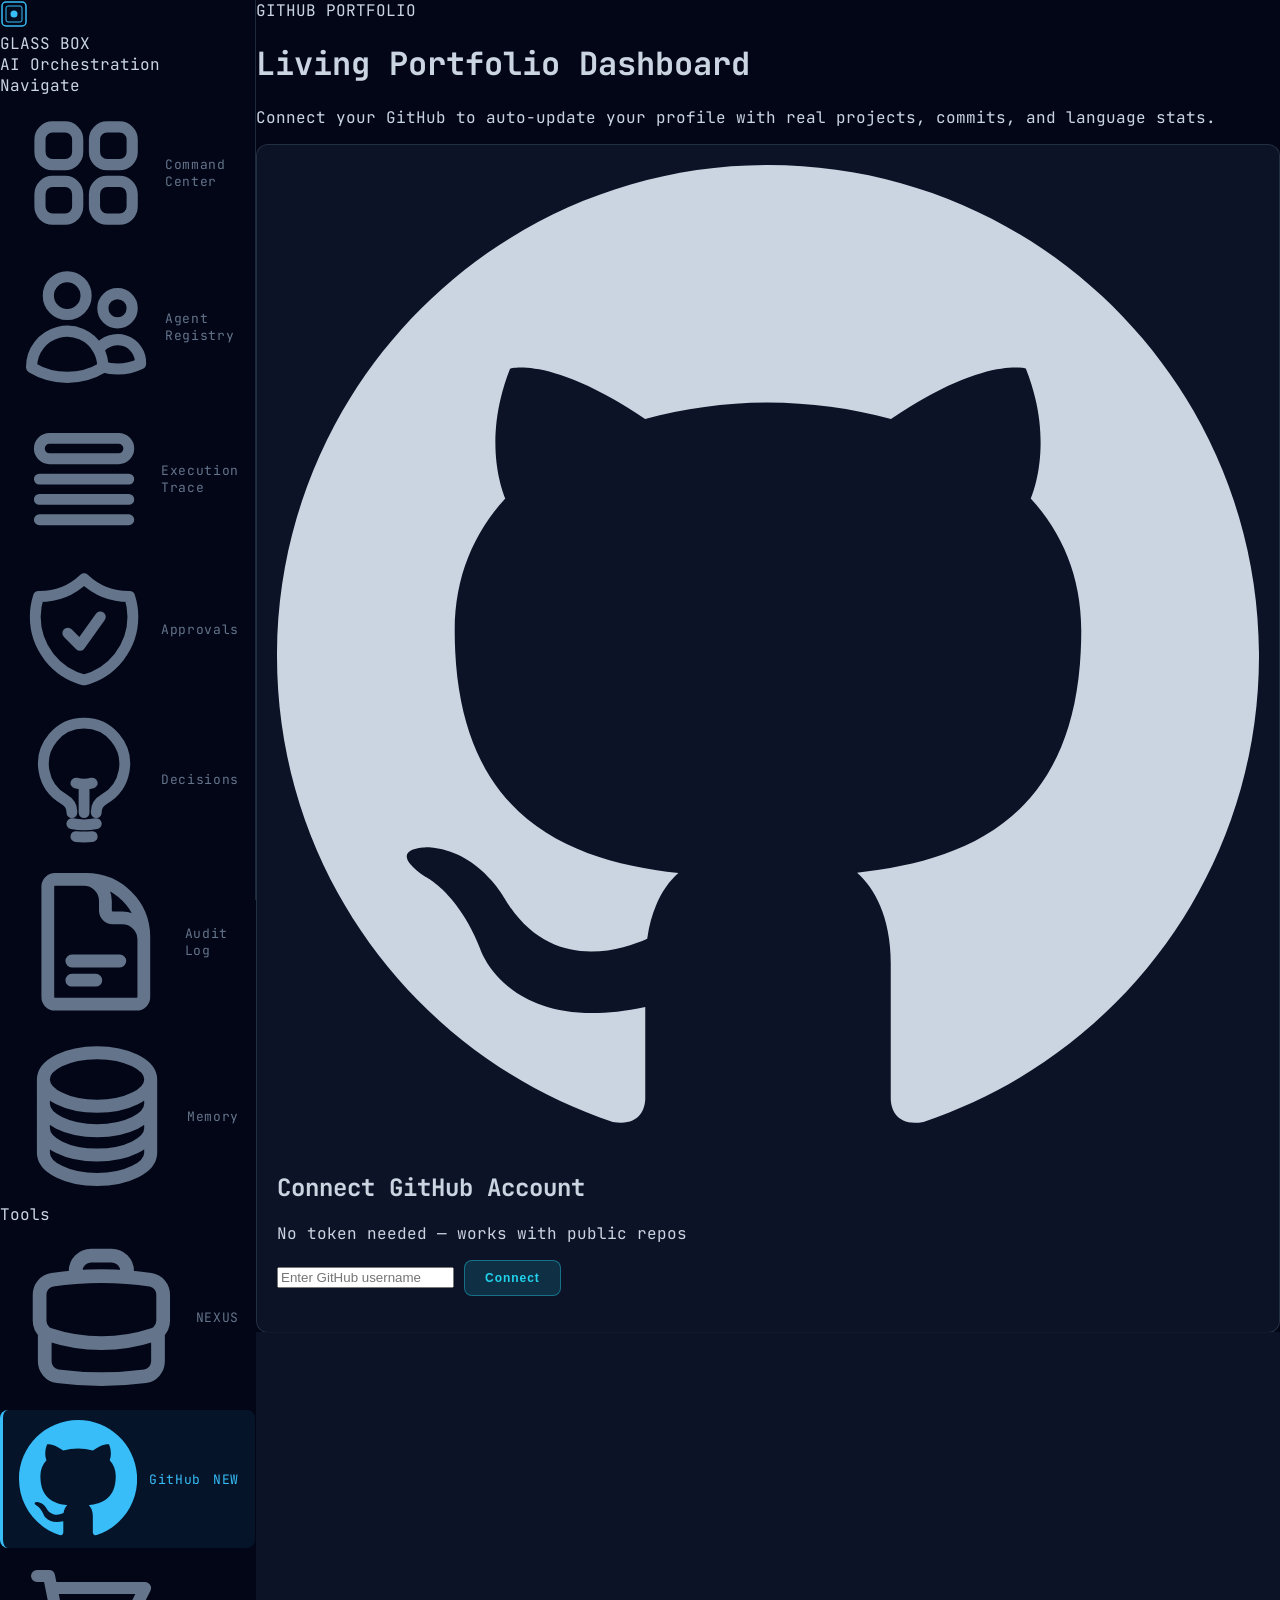
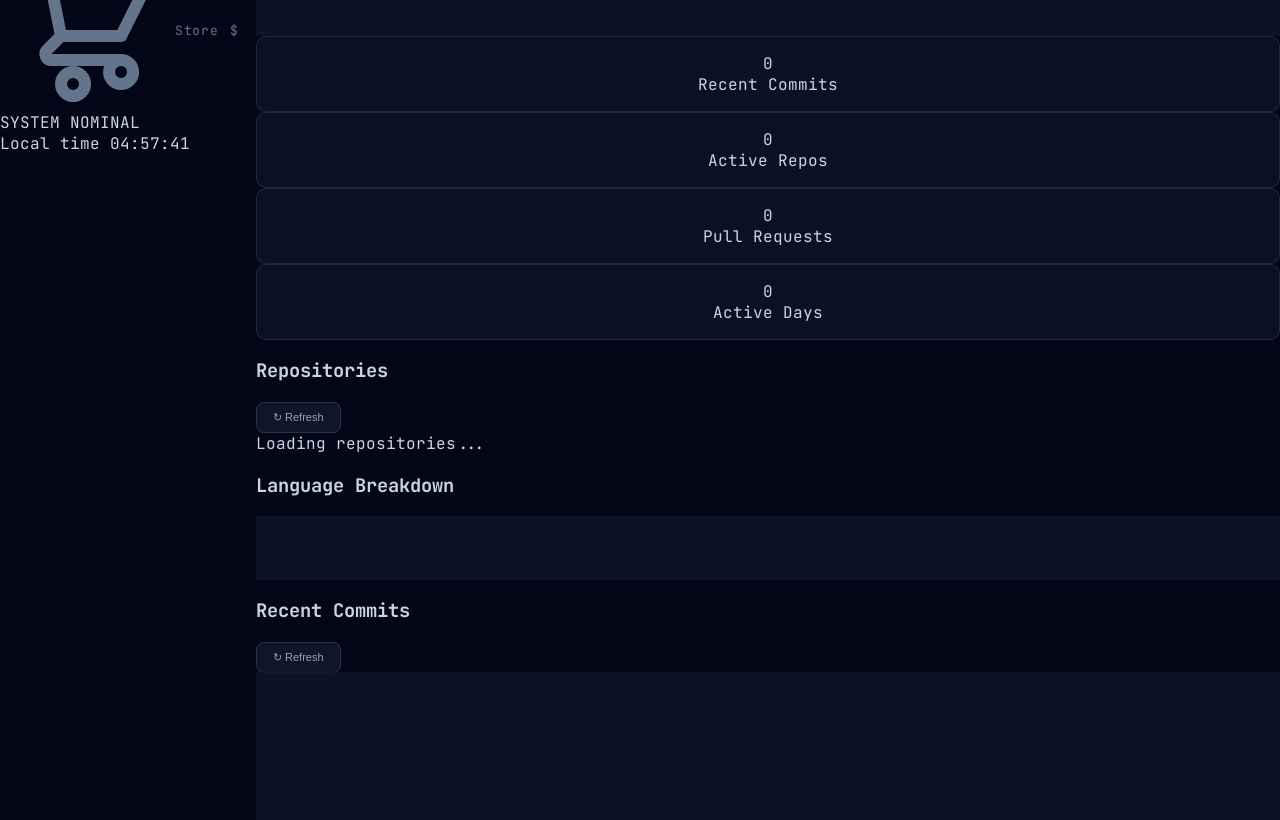
==== dashboard/github.html @ 1f146614 "feat: Full-stack AI orchestration platform with 6 agents, 10-page dashboard, and template store - Ba" ====
<!DOCTYPE html>
<html lang="en">
<head>
  <meta charset="UTF-8" />
  <meta name="viewport" content="width=device-width, initial-scale=1.0" />
  <title>Glass Box — GitHub Portfolio</title>
  <link rel="icon" type="image/svg+xml" href="assets/favicon.svg" />
  <script src="https://cdn.tailwindcss.com"></script>
  <script>
    tailwind.config = {
      theme: {
        extend: {
          fontFamily: {
            mono: ["'JetBrains Mono'", "'Fira Code'", "'SF Mono'", "'Cascadia Code'", "ui-monospace", "monospace"]
          }
        }
      }
    };
  </script>
  <link rel="stylesheet" href="css/styles.css" />
  <style>
    @import url('https://fonts.googleapis.com/css2?family=JetBrains+Mono:wght@300;400;500;600;700&display=swap');

    .gh-card {
      background: rgba(15, 23, 42, 0.85);
      border: 1px solid rgba(51, 65, 85, 0.6);
      backdrop-filter: blur(8px);
      border-radius: 12px;
      padding: 20px;
      transition: border-color 300ms ease, transform 150ms ease;
    }
    .gh-card:hover {
      border-color: #38bdf8;
      transform: translateY(-1px);
    }
    .lang-bar {
      height: 8px;
      border-radius: 4px;
      transition: width 600ms ease;
    }
    .commit-row {
      display: flex;
      align-items: center;
      gap: 12px;
      padding: 10px 14px;
      border-bottom: 1px solid rgba(30, 41, 59, 0.6);
      transition: background 150ms ease;
    }
    .commit-row:hover {
      background: rgba(56, 189, 248, 0.04);
    }
    .stat-card {
      background: rgba(15,23,42,0.7);
      border: 1px solid rgba(51,65,85,0.5);
      border-radius: 10px;
      padding: 16px;
      text-align: center;
    }
    .btn-primary {
      background: rgba(34,211,238,0.15);
      border: 1px solid rgba(34,211,238,0.4);
      color: #22d3ee;
      padding: 10px 20px;
      border-radius: 8px;
      font-size: 12px;
      font-weight: 600;
      letter-spacing: 0.08em;
      cursor: pointer;
      transition: all 200ms ease;
    }
    .btn-primary:hover { background: rgba(34,211,238,0.25); border-color: #22d3ee; }
    .btn-primary:disabled { opacity: 0.4; cursor: not-allowed; }
    .btn-secondary {
      background: rgba(100,116,139,0.15);
      border: 1px solid rgba(100,116,139,0.3);
      color: #94a3b8;
      padding: 8px 16px;
      border-radius: 8px;
      font-size: 11px;
      font-weight: 500;
      cursor: pointer;
      transition: all 200ms ease;
    }
    .btn-secondary:hover { background: rgba(100,116,139,0.25); }
    .lang-python { background: #3572A5; }
    .lang-javascript { background: #f1e05a; }
    .lang-html { background: #e34c26; }
    .lang-css { background: #563d7c; }
    .lang-typescript { background: #3178c6; }
    .lang-jupyter { background: #DA5B0B; }
    .lang-default { background: #64748b; }
    @keyframes spin { to { transform: rotate(360deg); } }
    .spinner { animation: spin 1s linear infinite; }
    @keyframes fadeIn { from { opacity: 0; transform: translateY(8px); } to { opacity: 1; transform: translateY(0); } }
    .fade-in { animation: fadeIn 0.3s ease forwards; }
  </style>
</head>
<body class="font-mono antialiased">

  <div id="sidebar-overlay" class="sidebar-overlay" onclick="toggleSidebar()"></div>

  <!-- SIDEBAR -->
  <aside id="sidebar" class="sidebar">
    <div class="px-5 py-5 border-b border-[#1e293b]">
      <div class="flex items-center gap-3">
        <svg width="28" height="28" viewBox="0 0 28 28" fill="none" xmlns="http://www.w3.org/2000/svg">
          <rect x="2" y="2" width="24" height="24" rx="4" stroke="#38bdf8" stroke-width="1.5"/>
          <rect x="6" y="6" width="16" height="16" rx="2" stroke="#38bdf8" stroke-width="1" fill="rgba(56,189,248,0.03)"/>
          <circle cx="14" cy="14" r="3.5" fill="#38bdf8"/>
        </svg>
        <div>
          <div class="text-[13px] font-bold tracking-wider text-[#f1f5f9]">GLASS BOX</div>
          <div class="text-[10px] text-[#475569] tracking-wide">AI Orchestration</div>
        </div>
        <div class="ml-auto">
          <span class="inline-block w-2 h-2 rounded-full bg-[#22d3ee] soft-blink" title="System Online"></span>
        </div>
      </div>
    </div>

    <nav class="flex-1 px-3 py-4 space-y-1 overflow-y-auto">
      <div class="px-3 pb-2 text-[9px] font-bold tracking-[0.14em] uppercase text-[#334155]">Navigate</div>

      <a href="index.html" class="nav-item"><svg class="w-4 h-4 flex-shrink-0" fill="none" viewBox="0 0 24 24" stroke="currentColor" stroke-width="2"><path stroke-linecap="round" stroke-linejoin="round" d="M3.75 6A2.25 2.25 0 016 3.75h2.25A2.25 2.25 0 0110.5 6v2.25a2.25 2.25 0 01-2.25 2.25H6a2.25 2.25 0 01-2.25-2.25V6zM3.75 15.75A2.25 2.25 0 016 13.5h2.25a2.25 2.25 0 012.25 2.25V18a2.25 2.25 0 01-2.25 2.25H6A2.25 2.25 0 013.75 18v-2.25zM13.5 6a2.25 2.25 0 012.25-2.25H18A2.25 2.25 0 0120.25 6v2.25A2.25 2.25 0 0118 10.5h-2.25a2.25 2.25 0 01-2.25-2.25V6zM13.5 15.75a2.25 2.25 0 012.25-2.25H18a2.25 2.25 0 012.25 2.25V18A2.25 2.25 0 0118 20.25h-2.25A2.25 2.25 0 0113.5 18v-2.25z"/></svg><span>Command Center</span></a>
      <a href="agents.html" class="nav-item"><svg class="w-4 h-4 flex-shrink-0" fill="none" viewBox="0 0 24 24" stroke="currentColor" stroke-width="2"><path stroke-linecap="round" stroke-linejoin="round" d="M15 19.128a9.38 9.38 0 002.625.372 9.337 9.337 0 004.121-.952 4.125 4.125 0 00-7.533-2.493M15 19.128v-.003c0-1.113-.285-2.16-.786-3.07M15 19.128v.106A12.318 12.318 0 018.624 21c-2.331 0-4.512-.645-6.374-1.766l-.001-.109a6.375 6.375 0 0111.964-3.07M12 6.375a3.375 3.375 0 11-6.75 0 3.375 3.375 0 016.75 0zm8.25 2.25a2.625 2.625 0 11-5.25 0 2.625 2.625 0 015.25 0z"/></svg><span>Agent Registry</span></a>
      <a href="trace.html" class="nav-item"><svg class="w-4 h-4 flex-shrink-0" fill="none" viewBox="0 0 24 24" stroke="currentColor" stroke-width="2"><path stroke-linecap="round" stroke-linejoin="round" d="M3.75 12h16.5m-16.5 3.75h16.5M3.75 19.5h16.5M5.625 4.5h12.75a1.875 1.875 0 010 3.75H5.625a1.875 1.875 0 010-3.75z"/></svg><span>Execution Trace</span></a>
      <a href="approvals.html" class="nav-item"><svg class="w-4 h-4 flex-shrink-0" fill="none" viewBox="0 0 24 24" stroke="currentColor" stroke-width="2"><path stroke-linecap="round" stroke-linejoin="round" d="M9 12.75L11.25 15 15 9.75m-3-7.036A11.959 11.959 0 013.598 6 11.99 11.99 0 003 9.749c0 5.592 3.824 10.29 9 11.623 5.176-1.332 9-6.03 9-11.622 0-1.31-.21-2.571-.598-3.751h-.152c-3.196 0-6.1-1.248-8.25-3.285z"/></svg><span>Approvals</span></a>
      <a href="decisions.html" class="nav-item"><svg class="w-4 h-4 flex-shrink-0" fill="none" viewBox="0 0 24 24" stroke="currentColor" stroke-width="2"><path stroke-linecap="round" stroke-linejoin="round" d="M12 18v-5.25m0 0a6.01 6.01 0 001.5-.189m-1.5.189a6.01 6.01 0 01-1.5-.189m3.75 7.478a12.06 12.06 0 01-4.5 0m3.75 2.383a14.406 14.406 0 01-3 0M14.25 18v-.192c0-.983.658-1.823 1.508-2.316a7.5 7.5 0 10-7.517 0c.85.493 1.509 1.333 1.509 2.316V18"/></svg><span>Decisions</span></a>
      <a href="audit.html" class="nav-item"><svg class="w-4 h-4 flex-shrink-0" fill="none" viewBox="0 0 24 24" stroke="currentColor" stroke-width="2"><path stroke-linecap="round" stroke-linejoin="round" d="M19.5 14.25v-2.625a3.375 3.375 0 00-3.375-3.375h-1.5A1.125 1.125 0 0113.5 7.125v-1.5a3.375 3.375 0 00-3.375-3.375H8.25m0 12.75h7.5m-7.5 3H12M10.5 2.25H5.625c-.621 0-1.125.504-1.125 1.125v17.25c0 .621.504 1.125 1.125 1.125h12.75c.621 0 1.125-.504 1.125-1.125V11.25a9 9 0 00-9-9z"/></svg><span>Audit Log</span></a>
      <a href="memory.html" class="nav-item"><svg class="w-4 h-4 flex-shrink-0" fill="none" viewBox="0 0 24 24" stroke="currentColor" stroke-width="2"><path stroke-linecap="round" stroke-linejoin="round" d="M20.25 6.375c0 2.278-3.694 4.125-8.25 4.125S3.75 8.653 3.75 6.375m16.5 0c0-2.278-3.694-4.125-8.25-4.125S3.75 4.097 3.75 6.375m16.5 0v11.25c0 2.278-3.694 4.125-8.25 4.125s-8.25-1.847-8.25-4.125V6.375m16.5 0v3.75m-16.5-3.75v3.75m16.5 0v3.75C20.25 16.153 16.556 18 12 18s-8.25-1.847-8.25-4.125v-3.75m16.5 0c0 2.278-3.694 4.125-8.25 4.125s-8.25-1.847-8.25-4.125"/></svg><span>Memory</span></a>

      <div class="px-3 pt-4 pb-2 text-[9px] font-bold tracking-[0.14em] uppercase text-[#334155]">Tools</div>

      <a href="jobs.html" class="nav-item">
        <svg class="w-4 h-4 flex-shrink-0" fill="none" viewBox="0 0 24 24" stroke="currentColor" stroke-width="2"><path stroke-linecap="round" stroke-linejoin="round" d="M20.25 14.15v4.25c0 1.094-.787 2.036-1.872 2.18-2.087.277-4.216.42-6.378.42s-4.291-.143-6.378-.42c-1.085-.144-1.872-1.086-1.872-2.18v-4.25m16.5 0a2.18 2.18 0 00.75-1.661V8.706c0-1.081-.768-2.015-1.837-2.175a48.114 48.114 0 00-3.413-.387m4.5 8.006c-.194.165-.42.295-.673.38A23.978 23.978 0 0112 15.75c-2.648 0-5.195-.429-7.577-1.22a2.016 2.016 0 01-.673-.38m0 0A2.18 2.18 0 013 12.489V8.706c0-1.081.768-2.015 1.837-2.175a48.111 48.111 0 013.413-.387m7.5 0V5.25A2.25 2.25 0 0013.5 3h-3a2.25 2.25 0 00-2.25 2.25v.894m7.5 0a48.667 48.667 0 00-7.5 0"/></svg>
        <span>NEXUS</span>
      </a>

      <!-- GitHub (active) -->
      <a href="github.html" class="nav-item active">
        <svg class="w-4 h-4 flex-shrink-0" fill="currentColor" viewBox="0 0 24 24"><path d="M12 0c-6.626 0-12 5.373-12 12 0 5.302 3.438 9.8 8.207 11.387.599.111.793-.261.793-.577v-2.234c-3.338.726-4.033-1.416-4.033-1.416-.546-1.387-1.333-1.756-1.333-1.756-1.089-.745.083-.729.083-.729 1.205.084 1.839 1.237 1.839 1.237 1.07 1.834 2.807 1.304 3.492.997.107-.775.418-1.305.762-1.604-2.665-.305-5.467-1.334-5.467-5.931 0-1.311.469-2.381 1.236-3.221-.124-.303-.535-1.524.117-3.176 0 0 1.008-.322 3.301 1.23.957-.266 1.983-.399 3.003-.404 1.02.005 2.047.138 3.006.404 2.291-1.552 3.297-1.23 3.297-1.23.653 1.653.242 2.874.118 3.176.77.84 1.235 1.911 1.235 3.221 0 4.609-2.807 5.624-5.479 5.921.43.372.823 1.102.823 2.222v3.293c0 .319.192.694.801.576 4.765-1.589 8.199-6.086 8.199-11.386 0-6.627-5.373-12-12-12z"/></svg>
        <span>GitHub</span>
        <span class="ml-auto inline-flex items-center justify-center px-1.5 py-0.5 rounded text-[8px] font-bold bg-[rgba(34,211,238,0.2)] text-[#22d3ee] border border-[rgba(34,211,238,0.3)]">NEW</span>
      </a>

      <a href="store.html" class="nav-item" data-page="store">
        <svg class="w-4 h-4 flex-shrink-0" fill="none" stroke="currentColor" viewBox="0 0 24 24"><path stroke-linecap="round" stroke-linejoin="round" stroke-width="2" d="M3 3h2l.4 2M7 13h10l4-8H5.4M7 13L5.4 5M7 13l-2.293 2.293c-.63.63-.184 1.707.707 1.707H17m0 0a2 2 0 100 4 2 2 0 000-4zm-8 2a2 2 0 100 4 2 2 0 000-4z"/></svg>
        <span>Store</span>
        <span class="ml-auto inline-flex items-center justify-center px-1.5 py-0.5 rounded text-[8px] font-bold bg-[rgba(251,191,36,0.2)] text-[#fbbf24] border border-[rgba(251,191,36,0.3)]">$</span>
      </a>
    </nav>

    <div class="px-4 py-4 border-t border-[#1e293b]">
      <div class="flex items-center gap-2 mb-3">
        <span class="inline-block w-[6px] h-[6px] rounded-full bg-[#4ade80] shadow-[0_0_6px_rgba(74,222,128,0.5)]"></span>
        <span class="text-[10px] font-bold tracking-[0.1em] text-[#4ade80]" id="status-text">SYSTEM NOMINAL</span>
      </div>
      <div class="flex items-center justify-between">
        <span class="text-[10px] text-[#475569]">Local time</span>
        <span id="sidebar-clock" class="text-[11px] text-[#94a3b8] tabular-nums">--:--:--</span>
      </div>
    </div>
  </aside>

  <!-- MAIN CONTENT -->
  <main class="main-content min-h-screen">

    <button id="mobile-menu-btn" class="mobile-menu-btn fixed top-4 left-4 z-50 p-2 rounded-lg bg-[#0f172a] border border-[#1e293b] text-[#94a3b8] lg:hidden" onclick="toggleSidebar()">
      <svg class="w-5 h-5" fill="none" viewBox="0 0 24 24" stroke="currentColor" stroke-width="2"><path stroke-linecap="round" stroke-linejoin="round" d="M3.75 6.75h16.5M3.75 12h16.5m-16.5 5.25h16.5"/></svg>
    </button>

    <div class="p-6 lg:p-8 max-w-7xl mx-auto">

      <!-- Header -->
      <div class="mb-8">
        <div class="flex items-center gap-3 mb-2">
          <div class="text-[9px] font-bold tracking-[0.14em] uppercase text-[#22d3ee] mb-1">GITHUB PORTFOLIO</div>
        </div>
        <h1 class="text-xl font-bold text-[#f1f5f9] tracking-tight">Living Portfolio Dashboard</h1>
        <p class="text-[12px] text-[#64748b] mt-1">Connect your GitHub to auto-update your profile with real projects, commits, and language stats.</p>
      </div>

      <!-- Connect Section -->
      <div id="connect-section" class="mb-8">
        <div class="gh-card max-w-xl">
          <div class="flex items-center gap-3 mb-4">
            <svg class="w-6 h-6 text-[#f1f5f9]" fill="currentColor" viewBox="0 0 24 24"><path d="M12 0c-6.626 0-12 5.373-12 12 0 5.302 3.438 9.8 8.207 11.387.599.111.793-.261.793-.577v-2.234c-3.338.726-4.033-1.416-4.033-1.416-.546-1.387-1.333-1.756-1.333-1.756-1.089-.745.083-.729.083-.729 1.205.084 1.839 1.237 1.839 1.237 1.07 1.834 2.807 1.304 3.492.997.107-.775.418-1.305.762-1.604-2.665-.305-5.467-1.334-5.467-5.931 0-1.311.469-2.381 1.236-3.221-.124-.303-.535-1.524.117-3.176 0 0 1.008-.322 3.301 1.23.957-.266 1.983-.399 3.003-.404 1.02.005 2.047.138 3.006.404 2.291-1.552 3.297-1.23 3.297-1.23.653 1.653.242 2.874.118 3.176.77.84 1.235 1.911 1.235 3.221 0 4.609-2.807 5.624-5.479 5.921.43.372.823 1.102.823 2.222v3.293c0 .319.192.694.801.576 4.765-1.589 8.199-6.086 8.199-11.386 0-6.627-5.373-12-12-12z"/></svg>
            <div>
              <h2 class="text-sm font-bold text-[#f1f5f9]">Connect GitHub Account</h2>
              <p class="text-[11px] text-[#64748b]">No token needed — works with public repos</p>
            </div>
          </div>
          <div class="flex gap-3">
            <input id="gh-username" type="text" placeholder="Enter GitHub username" 
              class="flex-1 bg-[#0f172a] border border-[#1e293b] rounded-lg px-4 py-2.5 text-[12px] text-[#f1f5f9] placeholder-[#475569] focus:outline-none focus:border-[#38bdf8]" />
            <button onclick="connectGitHub()" class="btn-primary" id="connect-btn">Connect</button>
          </div>
          <p id="connect-status" class="text-[10px] mt-2 text-[#475569] hidden"></p>
        </div>
      </div>

      <!-- GitHub Profile Card (hidden until connected) -->
      <div id="profile-section" class="hidden mb-8 fade-in">
        <div class="gh-card">
          <div class="flex items-start gap-5">
            <img id="gh-avatar" src="" alt="Avatar" class="w-16 h-16 rounded-full border-2 border-[#1e293b]" />
            <div class="flex-1">
              <div class="flex items-center gap-3">
                <h2 id="gh-name" class="text-lg font-bold text-[#f1f5f9]"></h2>
                <a id="gh-link" href="#" target="_blank" class="text-[11px] text-[#38bdf8] hover:text-[#22d3ee]">View on GitHub →</a>
              </div>
              <p id="gh-bio" class="text-[12px] text-[#94a3b8] mt-1"></p>
              <div class="flex items-center gap-6 mt-3">
                <div class="text-center"><span id="gh-repos-count" class="text-lg font-bold text-[#f1f5f9]">0</span><div class="text-[9px] text-[#64748b] uppercase tracking-wider">Repos</div></div>
                <div class="text-center"><span id="gh-followers" class="text-lg font-bold text-[#f1f5f9]">0</span><div class="text-[9px] text-[#64748b] uppercase tracking-wider">Followers</div></div>
                <div class="text-center"><span id="gh-following" class="text-lg font-bold text-[#f1f5f9]">0</span><div class="text-[9px] text-[#64748b] uppercase tracking-wider">Following</div></div>
                <div class="text-center"><span id="gh-member-since" class="text-sm font-bold text-[#f1f5f9]"></span><div class="text-[9px] text-[#64748b] uppercase tracking-wider">Member Since</div></div>
              </div>
            </div>
            <div class="flex gap-2">
              <button onclick="syncProfile()" class="btn-primary" title="Auto-update your Glass Box profile with GitHub data">⟳ Sync Profile</button>
            </div>
          </div>
        </div>
      </div>

      <!-- Stats Row -->
      <div id="stats-section" class="hidden mb-8 fade-in">
        <div class="grid grid-cols-2 md:grid-cols-4 gap-4">
          <div class="stat-card">
            <div id="stat-commits" class="text-2xl font-bold text-[#22d3ee]">0</div>
            <div class="text-[10px] text-[#64748b] uppercase tracking-wider mt-1">Recent Commits</div>
          </div>
          <div class="stat-card">
            <div id="stat-active-repos" class="text-2xl font-bold text-[#4ade80]">0</div>
            <div class="text-[10px] text-[#64748b] uppercase tracking-wider mt-1">Active Repos</div>
          </div>
          <div class="stat-card">
            <div id="stat-prs" class="text-2xl font-bold text-[#a78bfa]">0</div>
            <div class="text-[10px] text-[#64748b] uppercase tracking-wider mt-1">Pull Requests</div>
          </div>
          <div class="stat-card">
            <div id="stat-active-days" class="text-2xl font-bold text-[#fbbf24]">0</div>
            <div class="text-[10px] text-[#64748b] uppercase tracking-wider mt-1">Active Days</div>
          </div>
        </div>
      </div>

      <!-- Two-column: Repos + Languages -->
      <div id="main-content" class="hidden fade-in">
        <div class="grid grid-cols-1 lg:grid-cols-3 gap-6 mb-8">

          <!-- Repositories (2/3 width) -->
          <div class="lg:col-span-2">
            <div class="flex items-center justify-between mb-4">
              <h3 class="text-sm font-bold text-[#f1f5f9] uppercase tracking-wider">Repositories</h3>
              <button onclick="loadRepos()" class="btn-secondary text-[10px]">↻ Refresh</button>
            </div>
            <div id="repos-container" class="space-y-3">
              <div class="text-[12px] text-[#475569]">Loading repositories...</div>
            </div>
          </div>

          <!-- Languages (1/3 width) -->
          <div>
            <h3 class="text-sm font-bold text-[#f1f5f9] uppercase tracking-wider mb-4">Language Breakdown</h3>
            <div class="gh-card">
              <!-- Language bar -->
              <div id="lang-bar-container" class="flex rounded-full overflow-hidden h-3 mb-4 bg-[#1e293b]"></div>
              <div id="lang-list" class="space-y-2">
                <div class="text-[12px] text-[#475569]">Loading...</div>
              </div>
            </div>
          </div>
        </div>

        <!-- Recent Commits -->
        <div class="mb-8">
          <div class="flex items-center justify-between mb-4">
            <h3 class="text-sm font-bold text-[#f1f5f9] uppercase tracking-wider">Recent Commits</h3>
            <button onclick="loadCommits()" class="btn-secondary text-[10px]">↻ Refresh</button>
          </div>
          <div class="gh-card p-0 overflow-hidden">
            <div id="commits-container">
              <div class="p-4 text-[12px] text-[#475569]">Loading commits...</div>
            </div>
          </div>
        </div>
      </div>

      <!-- Sync Status -->
      <div id="sync-status" class="hidden mb-6">
        <div class="gh-card border-[rgba(74,222,128,0.3)]">
          <div class="flex items-center gap-3">
            <span class="text-[#4ade80] text-lg">✓</span>
            <div>
              <div class="text-[12px] font-bold text-[#4ade80]">Profile Synced</div>
              <div id="sync-details" class="text-[11px] text-[#64748b]"></div>
            </div>
          </div>
        </div>
      </div>
    </div>
  </main>

  <script>
  (function() {
    const API = 'http://localhost:8000';

    // ── Sidebar ────────────────────────────────────────────
    window.toggleSidebar = function() {
      document.getElementById('sidebar').classList.toggle('open');
      document.getElementById('sidebar-overlay').classList.toggle('active');
    };

    // Clock
    setInterval(() => {
      const now = new Date();
      const el = document.getElementById('sidebar-clock');
      if (el) el.textContent = now.toLocaleTimeString('en-US', { hour12: false });
    }, 1000);

    // ── Language colors ────────────────────────────────────
    const LANG_COLORS = {
      'Python': '#3572A5', 'JavaScript': '#f1e05a', 'TypeScript': '#3178c6',
      'HTML': '#e34c26', 'CSS': '#563d7c', 'Jupyter Notebook': '#DA5B0B',
      'Shell': '#89e051', 'Java': '#b07219', 'C++': '#f34b7d', 'C': '#555555',
      'Go': '#00ADD8', 'Rust': '#dea584', 'Ruby': '#701516', 'PHP': '#4F5D95',
      'Swift': '#F05138', 'Kotlin': '#A97BFF', 'Dart': '#00B4AB',
    };
    function langColor(lang) { return LANG_COLORS[lang] || '#64748b'; }

    // ── Check if already connected ─────────────────────────
    async function checkConnection() {
      try {
        const resp = await fetch(`${API}/api/github/profile`);
        const data = await resp.json();
        if (data.success) {
          showProfile(data.profile);
          loadAll();
        }
      } catch(e) {}
    }
    checkConnection();

    // ── Connect ────────────────────────────────────────────
    window.connectGitHub = async function() {
      const input = document.getElementById('gh-username');
      const btn = document.getElementById('connect-btn');
      const status = document.getElementById('connect-status');
      const username = input.value.trim();
      if (!username) { input.focus(); return; }

      btn.disabled = true;
      btn.textContent = 'Connecting...';
      status.classList.remove('hidden');
      status.textContent = 'Connecting to GitHub...';
      status.className = 'text-[10px] mt-2 text-[#94a3b8]';

      try {
        const resp = await fetch(`${API}/api/github/connect`, {
          method: 'POST',
          headers: { 'Content-Type': 'application/json' },
          body: JSON.stringify({ username }),
        });
        const data = await resp.json();
        if (data.success) {
          status.textContent = `✓ Connected as ${data.profile.username}`;
          status.className = 'text-[10px] mt-2 text-[#4ade80]';
          showProfile(data.profile);
          loadAll();
        } else {
          status.textContent = `✗ ${data.error}`;
          status.className = 'text-[10px] mt-2 text-[#f87171]';
        }
      } catch(e) {
        status.textContent = `✗ Connection failed: ${e.message}`;
        status.className = 'text-[10px] mt-2 text-[#f87171]';
      }
      btn.disabled = false;
      btn.textContent = 'Connect';
    };

    // ── Show Profile ───────────────────────────────────────
    function showProfile(p) {
      document.getElementById('gh-avatar').src = p.avatar;
      document.getElementById('gh-name').textContent = p.name || p.username;
      document.getElementById('gh-bio').textContent = p.bio || '';
      document.getElementById('gh-link').href = p.url;
      document.getElementById('gh-repos-count').textContent = p.public_repos;
      document.getElementById('gh-followers').textContent = p.followers;
      document.getElementById('gh-following').textContent = p.following;
      document.getElementById('gh-member-since').textContent = p.created_at;
      document.getElementById('gh-username').value = p.username;

      document.getElementById('profile-section').classList.remove('hidden');
      document.getElementById('stats-section').classList.remove('hidden');
      document.getElementById('main-content').classList.remove('hidden');
    }

    // ── Load All Data ──────────────────────────────────────
    function loadAll() {
      loadRepos();
      loadLanguages();
      loadCommits();
      loadActivity();
    }

    // ── Repos ──────────────────────────────────────────────
    window.loadRepos = async function() {
      const container = document.getElementById('repos-container');
      container.innerHTML = '<div class="text-[12px] text-[#475569]">Loading...</div>';
      try {
        const resp = await fetch(`${API}/api/github/repos`);
        const data = await resp.json();
        if (!data.success || !data.repos.length) {
          container.innerHTML = '<div class="text-[12px] text-[#475569]">No repositories found.</div>';
          return;
        }
        container.innerHTML = data.repos.map(r => `
          <div class="gh-card" style="padding: 16px;">
            <div class="flex items-start justify-between">
              <div class="flex-1 min-w-0">
                <div class="flex items-center gap-2">
                  <a href="${r.url}" target="_blank" class="text-[13px] font-bold text-[#38bdf8] hover:text-[#22d3ee] truncate">${r.name}</a>
                  ${r.is_fork ? '<span class="text-[9px] px-1.5 py-0.5 rounded bg-[rgba(100,116,139,0.2)] text-[#94a3b8] border border-[rgba(100,116,139,0.3)]">FORK</span>' : ''}
                </div>
                <p class="text-[11px] text-[#94a3b8] mt-1 line-clamp-2">${r.description || 'No description'}</p>
                <div class="flex items-center gap-4 mt-2">
                  ${r.language ? `<span class="flex items-center gap-1.5 text-[10px] text-[#94a3b8]"><span class="inline-block w-2.5 h-2.5 rounded-full" style="background:${langColor(r.language)}"></span>${r.language}</span>` : ''}
                  ${r.stars > 0 ? `<span class="text-[10px] text-[#94a3b8]">⭐ ${r.stars}</span>` : ''}
                  ${r.forks > 0 ? `<span class="text-[10px] text-[#94a3b8]">🔀 ${r.forks}</span>` : ''}
                  <span class="text-[10px] text-[#475569]">Updated ${r.updated}</span>
                </div>
                ${r.topics && r.topics.length > 0 ? `<div class="flex flex-wrap gap-1 mt-2">${r.topics.map(t => `<span class="inline-block px-2 py-0.5 rounded-full text-[9px] bg-[rgba(56,189,248,0.1)] text-[#38bdf8] border border-[rgba(56,189,248,0.2)]">${t}</span>`).join('')}</div>` : ''}
              </div>
            </div>
          </div>
        `).join('');
      } catch(e) {
        container.innerHTML = `<div class="text-[12px] text-[#f87171]">Error: ${e.message}</div>`;
      }
    };

    // ── Languages ──────────────────────────────────────────
    async function loadLanguages() {
      const bar = document.getElementById('lang-bar-container');
      const list = document.getElementById('lang-list');
      try {
        const resp = await fetch(`${API}/api/github/languages`);
        const data = await resp.json();
        if (!data.success) { list.innerHTML = '<div class="text-[11px] text-[#475569]">Not available</div>'; return; }

        // Bar
        bar.innerHTML = data.languages.map(l =>
          `<div style="width:${l.percentage}%; background:${langColor(l.language)}" title="${l.language}: ${l.percentage}%"></div>`
        ).join('');

        // List
        list.innerHTML = data.languages.map(l => `
          <div class="flex items-center justify-between">
            <div class="flex items-center gap-2">
              <span class="inline-block w-2.5 h-2.5 rounded-full" style="background:${langColor(l.language)}"></span>
              <span class="text-[11px] text-[#e2e8f0]">${l.language}</span>
            </div>
            <span class="text-[10px] text-[#64748b]">${l.percentage}% · ${l.repos} repo${l.repos>1?'s':''}</span>
          </div>
        `).join('');
      } catch(e) {
        list.innerHTML = `<div class="text-[11px] text-[#f87171]">${e.message}</div>`;
      }
    }

    // ── Commits ────────────────────────────────────────────
    window.loadCommits = async function() {
      const container = document.getElementById('commits-container');
      container.innerHTML = '<div class="p-4 text-[12px] text-[#475569]">Loading...</div>';
      try {
        const resp = await fetch(`${API}/api/github/commits`);
        const data = await resp.json();
        if (!data.success || !data.commits.length) {
          container.innerHTML = '<div class="p-4 text-[12px] text-[#475569]">No recent commits.</div>';
          return;
        }
        container.innerHTML = data.commits.map(c => `
          <div class="commit-row">
            <code class="text-[10px] text-[#818cf8] bg-[rgba(129,140,248,0.1)] px-1.5 py-0.5 rounded font-mono">${c.sha}</code>
            <a href="${c.url}" target="_blank" class="flex-1 text-[11px] text-[#e2e8f0] hover:text-[#38bdf8] truncate">${c.message}</a>
            <span class="text-[10px] text-[#38bdf8] whitespace-nowrap">${c.repo}</span>
            <span class="text-[10px] text-[#475569] whitespace-nowrap">${c.date}</span>
          </div>
        `).join('');
      } catch(e) {
        container.innerHTML = `<div class="p-4 text-[12px] text-[#f87171]">${e.message}</div>`;
      }
    };

    // ── Activity Stats ─────────────────────────────────────
    async function loadActivity() {
      try {
        const resp = await fetch(`${API}/api/github/activity`);
        const data = await resp.json();
        if (data.success) {
          const s = data.summary;
          document.getElementById('stat-commits').textContent = s.commits;
          document.getElementById('stat-active-repos').textContent = s.repos_active.length;
          document.getElementById('stat-prs').textContent = s.pull_requests;
          document.getElementById('stat-active-days').textContent = s.active_days;
        }
      } catch(e) {}
    }

    // ── Sync Profile ───────────────────────────────────────
    window.syncProfile = async function() {
      const syncDiv = document.getElementById('sync-status');
      syncDiv.classList.remove('hidden');
      document.getElementById('sync-details').textContent = 'Syncing GitHub data to your profile...';
      syncDiv.querySelector('.gh-card').style.borderColor = 'rgba(34,211,238,0.3)';
      syncDiv.querySelector('span:first-child').textContent = '⟳';
      syncDiv.querySelector('span:first-child').className = 'text-[#22d3ee] text-lg spinner';

      try {
        const resp = await fetch(`${API}/api/github/sync-profile`, { method: 'POST' });
        const data = await resp.json();
        if (data.success) {
          syncDiv.querySelector('.gh-card').style.borderColor = 'rgba(74,222,128,0.3)';
          syncDiv.querySelector('span:first-child').textContent = '✓';
          syncDiv.querySelector('span:first-child').className = 'text-[#4ade80] text-lg';
          syncDiv.querySelector('.text-\\[12px\\]').className = 'text-[12px] font-bold text-[#4ade80]';
          syncDiv.querySelector('.text-\\[12px\\]').textContent = 'Profile Synced!';
          document.getElementById('sync-details').textContent = `Updated: ${data.synced_fields.join(', ')}`;
        } else {
          document.getElementById('sync-details').textContent = `Error: ${data.error}`;
        }
      } catch(e) {
        document.getElementById('sync-details').textContent = `Error: ${e.message}`;
      }
    };

    // Enter key to connect
    document.getElementById('gh-username').addEventListener('keydown', (e) => {
      if (e.key === 'Enter') connectGitHub();
    });

  })();
  </script>
</body>
</html>
---- dashboard/css/styles.css ----
/* ============================================================
   Glass-Box AI Orchestration Dashboard — Custom Styles
   Design tokens, glass effects, animations, layout
   ============================================================ */

/* --- DESIGN TOKENS --- */
:root {
  --bg-base:       #020617;
  --bg-surface:    #0f172a;
  --bg-elevated:   #1e293b;
  --bg-glass:      rgba(15, 23, 42, 0.85);

  --border-subtle: #1e293b;
  --border-default:#334155;
  --border-strong: #475569;
  --border-glass:  rgba(51, 65, 85, 0.6);

  --text-primary:  #f1f5f9;
  --text-secondary:#cbd5e1;
  --text-tertiary: #94a3b8;
  --text-muted:    #64748b;
  --text-faint:    #475569;

  --accent-cyan:   #22d3ee;
  --accent-sky:    #38bdf8;
  --accent-green:  #4ade80;
  --accent-emerald:#34d399;
  --accent-amber:  #fbbf24;
  --accent-red:    #f87171;
  --accent-indigo: #818cf8;
  --accent-fuchsia:#e879f9;

  --agent-atlas:   #818cf8;
  --agent-scout:   #38bdf8;
  --agent-cipher:  #4ade80;
  --agent-scribe:  #fbbf24;
  --agent-sentinel:#f87171;
  --agent-nicholas:#e879f9;

  --sidebar-width: 256px;
  --font-mono: 'JetBrains Mono', 'Fira Code', 'SF Mono', 'Cascadia Code', ui-monospace, monospace;
}

/* --- BASE --- */
* { box-sizing: border-box; }

body {
  background: var(--bg-base);
  color: var(--text-secondary);
  font-family: var(--font-mono);
  margin: 0;
  padding: 0;
  -webkit-font-smoothing: antialiased;
  -moz-osx-font-smoothing: grayscale;
}

/* --- SCROLLBAR --- */
::-webkit-scrollbar { width: 6px; height: 6px; }
::-webkit-scrollbar-track { background: var(--bg-surface); }
::-webkit-scrollbar-thumb { background: var(--border-default); border-radius: 3px; }
::-webkit-scrollbar-thumb:hover { background: var(--border-strong); }

/* --- GLASS CARD --- */
.glass-card {
  background: var(--bg-glass);
  border: 1px solid var(--border-glass);
  backdrop-filter: blur(8px);
  -webkit-backdrop-filter: blur(8px);
  transition: border-color 300ms ease;
}
.glass-card:hover {
  border-color: var(--border-default);
}

/* --- SIDEBAR --- */
.sidebar {
  width: var(--sidebar-width);
  background: var(--bg-base);
  border-right: 1px solid var(--border-subtle);
  display: flex;
  flex-direction: column;
  position: fixed;
  top: 0;
  left: 0;
  height: 100vh;
  z-index: 40;
  transition: transform 300ms ease;
}

.nav-item {
  display: flex;
  align-items: center;
  gap: 12px;
  padding: 10px 16px;
  border-radius: 8px;
  color: var(--text-muted);
  transition: all 150ms ease;
  text-decoration: none;
  font-size: 13px;
  letter-spacing: 0.05em;
  border-left: 3px solid transparent;
}
.nav-item:hover {
  background: var(--bg-elevated);
  color: var(--text-secondary);
}
.nav-item.active {
  background: rgba(56, 189, 248, 0.08);
  color: var(--accent-sky);
  border-left-color: var(--accent-sky);
}

/* --- RISK BADGES --- */
.risk-low {
  background: #052e16;
  color: #4ade80;
  border: 1px solid #166534;
}
.risk-medium {
  background: #1c1203;
  color: #fbbf24;
  border: 1px solid #92400e;
}
.risk-high {
  background: #1c0505;
  color: #f87171;
  border: 1px solid #991b1b;
}
.risk-critical {
  background: #2d0014;
  color: #f9a8d4;
  border: 1px solid #9f1239;
}

/* --- STATUS BADGES --- */
.status-active {
  background: rgba(56, 189, 248, 0.15);
  color: #38bdf8;
  border: 1px solid rgba(56, 189, 248, 0.3);
}
.status-idle {
  background: rgba(74, 222, 128, 0.12);
  color: #4ade80;
  border: 1px solid rgba(74, 222, 128, 0.25);
}
.status-error {
  background: rgba(248, 113, 113, 0.15);
  color: #f87171;
  border: 1px solid rgba(248, 113, 113, 0.3);
}
.status-completed {
  background: rgba(74, 222, 128, 0.12);
  color: #4ade80;
  border: 1px solid rgba(74, 222, 128, 0.25);
}
.status-in_progress {
  background: rgba(56, 189, 248, 0.15);
  color: #38bdf8;
  border: 1px solid rgba(56, 189, 248, 0.3);
}
.status-pending_approval {
  background: rgba(251, 191, 36, 0.15);
  color: #fbbf24;
  border: 1px solid rgba(251, 191, 36, 0.3);
}
.status-pending {
  background: rgba(251, 191, 36, 0.15);
  color: #fbbf24;
  border: 1px solid rgba(251, 191, 36, 0.3);
}
.status-approved {
  background: rgba(74, 222, 128, 0.12);
  color: #4ade80;
  border: 1px solid rgba(74, 222, 128, 0.25);
}
.status-rejected {
  background: rgba(248, 113, 113, 0.15);
  color: #f87171;
  border: 1px solid rgba(248, 113, 113, 0.3);
}

/* --- CONFIDENCE BAR --- */
.conf-bar-track {
  height: 4px;
  border-radius: 2px;
  background: var(--bg-elevated);
  overflow: hidden;
}
.conf-bar-fill {
  height: 100%;
  border-radius: 2px;
  transition: width 0.6s ease;
}

/* --- MEMORY BAR --- */
.memory-bar-track {
  height: 8px;
  border-radius: 4px;
  background: var(--bg-elevated);
  overflow: hidden;
}
.memory-bar-fill {
  height: 100%;
  border-radius: 4px;
  transition: width 0.6s ease;
}

/* --- AUDIT TABLE --- */
.audit-table {
  width: 100%;
  border-collapse: collapse;
}
.audit-table th {
  text-align: left;
  padding: 10px 12px;
  font-size: 10px;
  text-transform: uppercase;
  letter-spacing: 0.1em;
  color: var(--text-muted);
  border-bottom: 1px solid var(--border-subtle);
  background: var(--bg-surface);
  position: sticky;
  top: 0;
  z-index: 1;
}
.audit-table td {
  padding: 10px 12px;
  font-size: 12px;
  border-bottom: 1px solid rgba(30, 41, 59, 0.5);
  color: var(--text-secondary);
}
.audit-table tr:hover td {
  background: rgba(30, 41, 59, 0.3);
}

/* --- TIMELINE (trace page) --- */
.trace-rail {
  position: absolute;
  left: 15px;
  top: 0;
  bottom: 0;
  width: 2px;
  background: var(--border-subtle);
}

/* --- TOPOLOGY --- */
.topology-node { cursor: pointer; }
.topology-node:hover circle { stroke-width: 3; }

/* --- ANIMATIONS --- */
@keyframes ring-pulse {
  0%, 100% { opacity: 0.6; transform: scale(1); }
  50% { opacity: 0; transform: scale(2); }
}
.ring-pulse {
  animation: ring-pulse 2s ease-in-out infinite;
}

@keyframes soft-blink {
  0%, 100% { opacity: 1; }
  50% { opacity: 0.55; }
}
.soft-blink {
  animation: soft-blink 3s ease-in-out infinite;
}

@keyframes fade-in-up {
  from { opacity: 0; transform: translateY(8px); }
  to   { opacity: 1; transform: translateY(0); }
}
.fade-in-up {
  animation: fade-in-up 0.35s ease forwards;
}

@keyframes slide-in-left {
  from { opacity: 0; transform: translateX(-16px); }
  to   { opacity: 1; transform: translateX(0); }
}
.slide-in-left {
  animation: slide-in-left 0.3s ease forwards;
}

@keyframes glow-pulse {
  0%, 100% { box-shadow: 0 0 8px rgba(34, 211, 238, 0.15); }
  50%      { box-shadow: 0 0 24px rgba(34, 211, 238, 0.35); }
}
.glow-pulse {
  animation: glow-pulse 2.5s ease-in-out infinite;
}

/* Staggered fade-in for children */
.stagger-children > * {
  opacity: 0;
  animation: fade-in-up 0.35s ease forwards;
}
.stagger-children > *:nth-child(1)  { animation-delay: 0.00s; }
.stagger-children > *:nth-child(2)  { animation-delay: 0.05s; }
.stagger-children > *:nth-child(3)  { animation-delay: 0.10s; }
.stagger-children > *:nth-child(4)  { animation-delay: 0.15s; }
.stagger-children > *:nth-child(5)  { animation-delay: 0.20s; }
.stagger-children > *:nth-child(6)  { animation-delay: 0.25s; }
.stagger-children > *:nth-child(7)  { animation-delay: 0.30s; }
.stagger-children > *:nth-child(8)  { animation-delay: 0.35s; }
.stagger-children > *:nth-child(9)  { animation-delay: 0.40s; }
.stagger-children > *:nth-child(10) { animation-delay: 0.45s; }
.stagger-children > *:nth-child(11) { animation-delay: 0.50s; }
.stagger-children > *:nth-child(12) { animation-delay: 0.55s; }

/* --- FEED ITEM ENTER --- */
.feed-enter {
  opacity: 0;
  transform: translateY(-8px);
  transition: opacity 300ms ease, transform 300ms ease;
}
.feed-enter-active {
  opacity: 1;
  transform: translateY(0);
}

/* --- BUTTONS --- */
.btn-approve {
  background: rgba(5, 46, 22, 0.5);
  border: 1px solid #166534;
  color: #4ade80;
  padding: 8px 20px;
  border-radius: 8px;
  font-family: var(--font-mono);
  font-size: 12px;
  font-weight: 600;
  letter-spacing: 0.05em;
  cursor: pointer;
  transition: all 150ms ease;
}
.btn-approve:hover {
  background: rgba(5, 46, 22, 0.8);
  box-shadow: 0 0 16px rgba(74, 222, 128, 0.2);
}
.btn-reject {
  background: rgba(28, 5, 5, 0.5);
  border: 1px solid #991b1b;
  color: #f87171;
  padding: 8px 20px;
  border-radius: 8px;
  font-family: var(--font-mono);
  font-size: 12px;
  font-weight: 600;
  letter-spacing: 0.05em;
  cursor: pointer;
  transition: all 150ms ease;
}
.btn-reject:hover {
  background: rgba(28, 5, 5, 0.8);
  box-shadow: 0 0 16px rgba(248, 113, 113, 0.2);
}

.btn-filter {
  background: transparent;
  border: 1px solid var(--border-default);
  color: var(--text-muted);
  padding: 6px 14px;
  border-radius: 6px;
  font-family: var(--font-mono);
  font-size: 11px;
  cursor: pointer;
  transition: all 150ms ease;
}
.btn-filter:hover {
  border-color: var(--border-strong);
  color: var(--text-secondary);
}
.btn-filter.active {
  background: rgba(56, 189, 248, 0.1);
  border-color: var(--accent-sky);
  color: var(--accent-sky);
}

.btn-export {
  background: rgba(15, 23, 42, 0.6);
  border: 1px solid var(--border-default);
  color: var(--text-tertiary);
  padding: 6px 14px;
  border-radius: 6px;
  font-family: var(--font-mono);
  font-size: 11px;
  cursor: pointer;
  transition: all 150ms ease;
  display: inline-flex;
  align-items: center;
  gap: 6px;
}
.btn-export:hover {
  border-color: var(--accent-cyan);
  color: var(--accent-cyan);
}

/* --- FILTER SELECT --- */
.filter-select {
  background: var(--bg-surface);
  border: 1px solid var(--border-default);
  color: var(--text-secondary);
  padding: 6px 10px;
  border-radius: 6px;
  font-family: var(--font-mono);
  font-size: 11px;
  cursor: pointer;
  outline: none;
}
.filter-select:focus {
  border-color: var(--accent-sky);
}

/* --- DETAILS SUMMARY --- */
details summary {
  cursor: pointer;
  user-select: none;
}
details summary::-webkit-details-marker {
  display: none;
}
details summary::marker {
  content: '';
}

/* --- MAIN CONTENT OFFSET --- */
.main-content {
  margin-left: var(--sidebar-width);
  min-height: 100vh;
}

/* --- RESPONSIVE --- */
@media (max-width: 1023px) {
  .sidebar {
    transform: translateX(-100%);
  }
  .sidebar.open {
    transform: translateX(0);
  }
  .main-content {
    margin-left: 0 !important;
  }
  .sidebar-overlay {
    display: none;
    position: fixed;
    inset: 0;
    background: rgba(0, 0, 0, 0.5);
    z-index: 30;
  }
  .sidebar-overlay.active {
    display: block;
  }
}
@media (min-width: 1024px) {
  .sidebar-overlay {
    display: none !important;
  }
  .mobile-menu-btn {
    display: none !important;
  }
}

/* --- TOAST --- */
.toast {
  position: fixed;
  bottom: 24px;
  right: 24px;
  z-index: 50;
  padding: 12px 20px;
  border-radius: 8px;
  font-size: 12px;
  font-family: var(--font-mono);
  border: 1px solid;
  transform: translateY(16px);
  opacity: 0;
  transition: all 300ms ease;
}
.toast.show {
  transform: translateY(0);
  opacity: 1;
}
.toast-success {
  background: rgba(5, 46, 22, 0.9);
  border-color: #166534;
  color: #4ade80;
}
.toast-info {
  background: rgba(7, 29, 51, 0.9);
  border-color: #0c4a6e;
  color: #38bdf8;
}
.toast-warning {
  background: rgba(28, 18, 3, 0.9);
  border-color: #92400e;
  color: #fbbf24;
}

/* --- CONTEXT CHAIN --- */
.chain-arrow {
  color: var(--text-faint);
  display: flex;
  align-items: center;
}

/* --- TYPE BADGES --- */
.type-directive   { background: rgba(129,140,248,0.15); color: #818cf8; border: 1px solid rgba(129,140,248,0.3); }
.type-data        { background: rgba(56,189,248,0.12);  color: #38bdf8; border: 1px solid rgba(56,189,248,0.25); }
.type-analysis    { background: rgba(74,222,128,0.12);  color: #4ade80; border: 1px solid rgba(74,222,128,0.25); }
.type-assumption  { background: rgba(251,191,36,0.12);  color: #fbbf24; border: 1px solid rgba(251,191,36,0.25); }
.type-compliance  { background: rgba(248,113,113,0.12); color: #f87171; border: 1px solid rgba(248,113,113,0.25); }
.type-document    { background: rgba(232,121,249,0.12); color: #e879f9; border: 1px solid rgba(232,121,249,0.25); }
.type-finding     { background: rgba(251,146,60,0.12);  color: #fb923c; border: 1px solid rgba(251,146,60,0.25); }
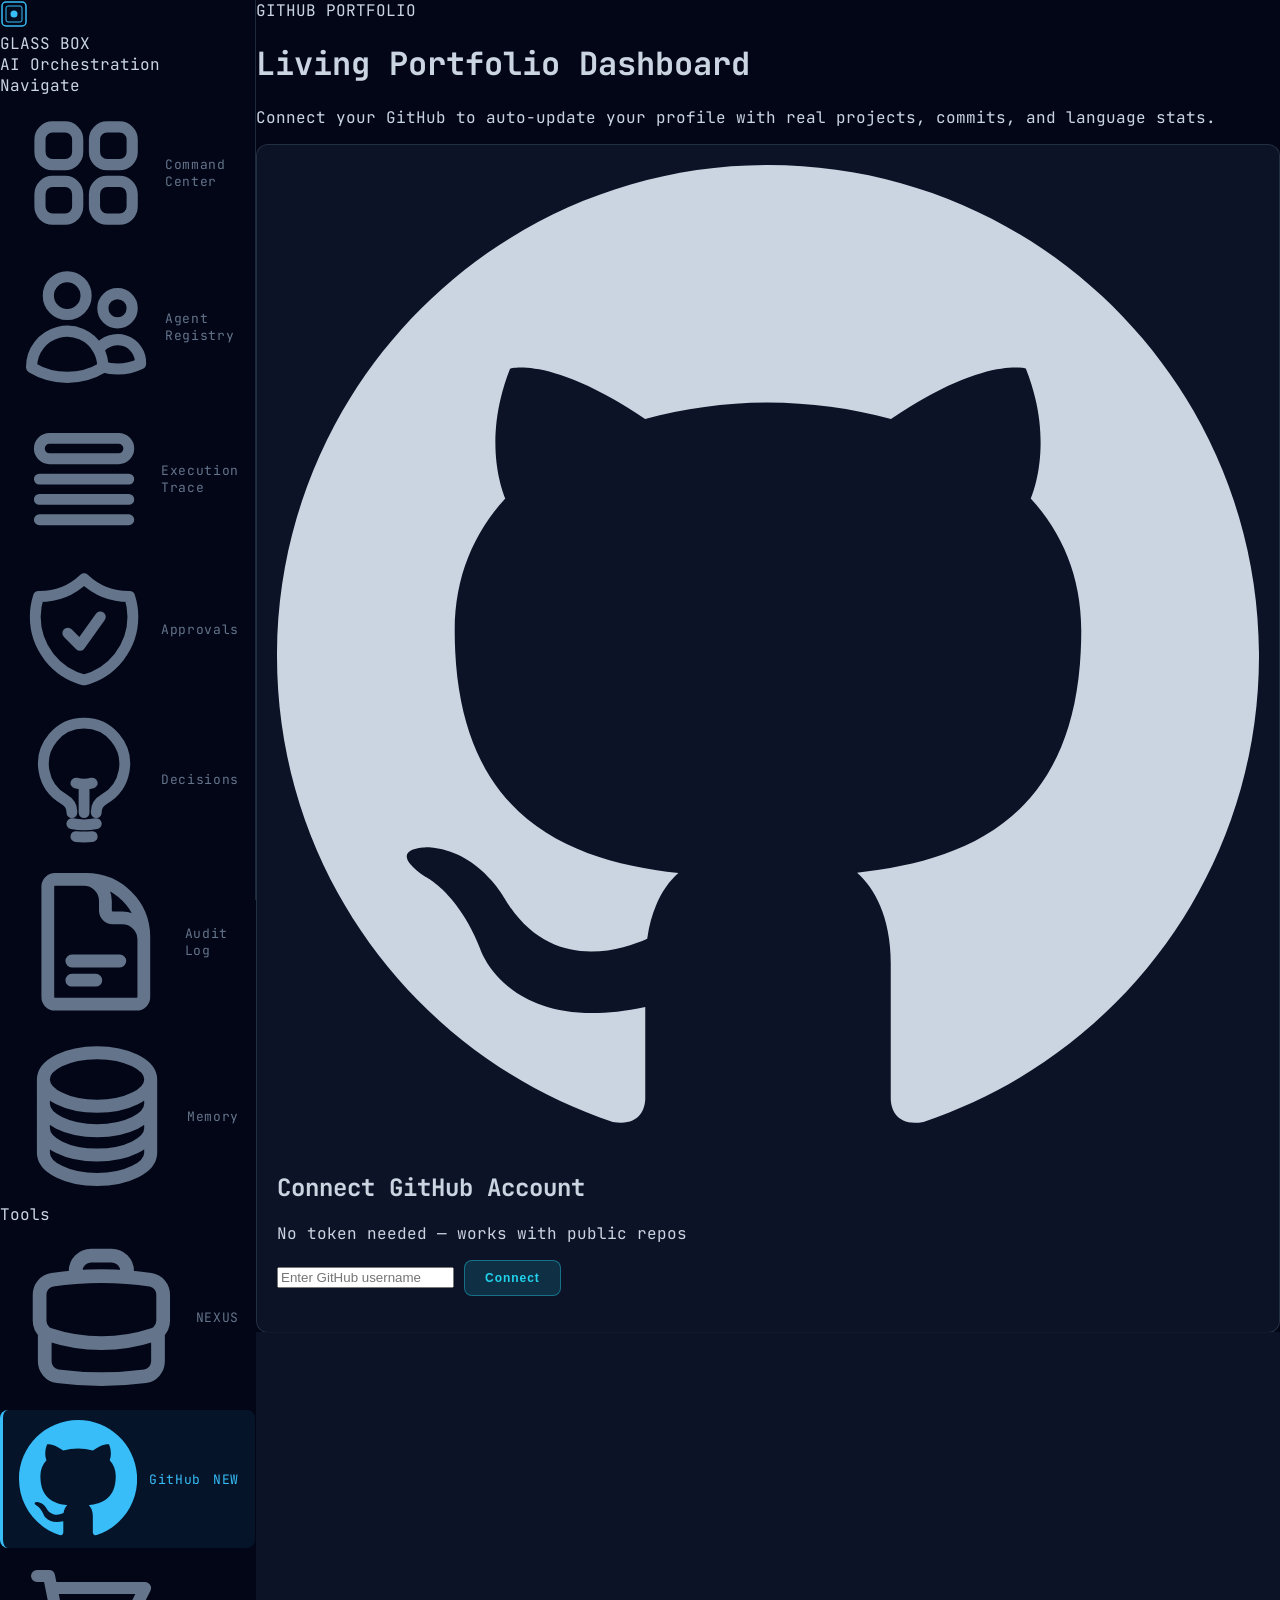
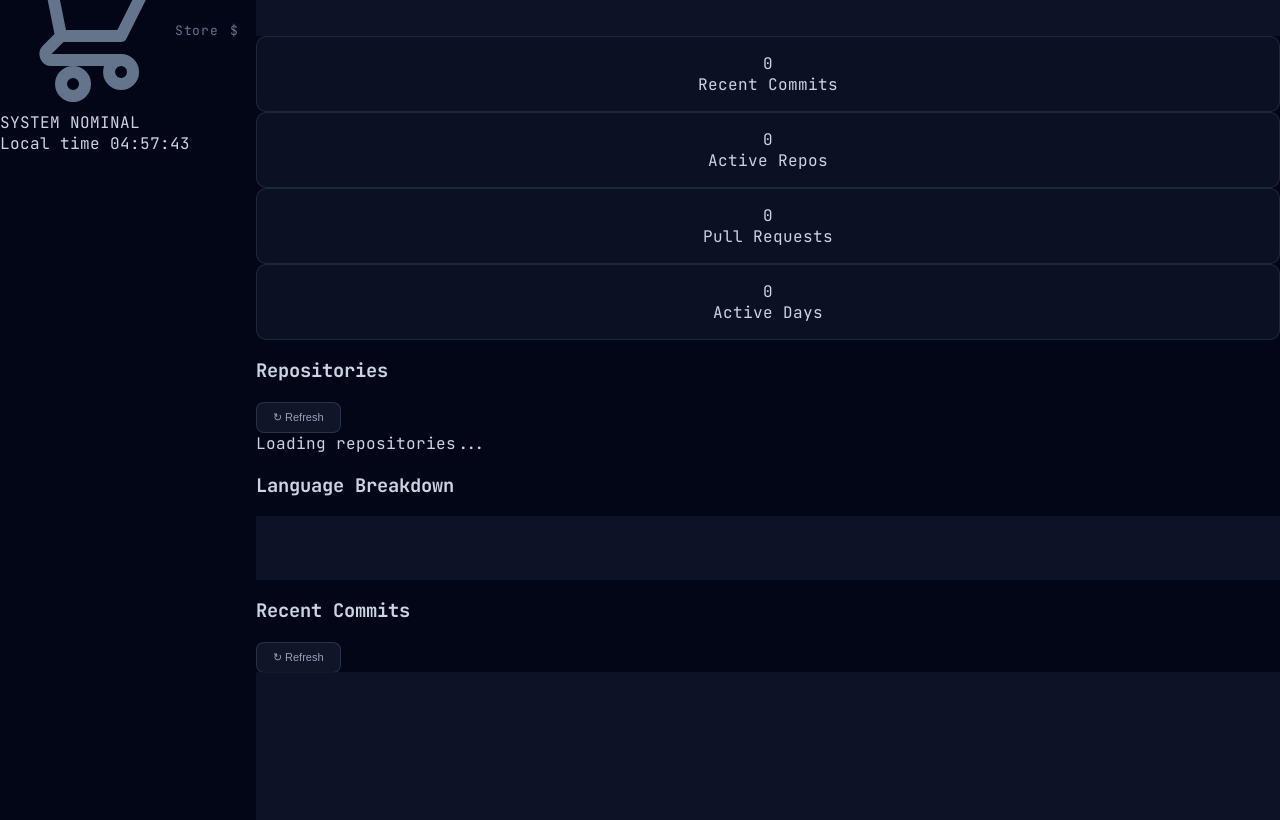
==== commit 9efd7943: "feat: Add Render deployment — static serving, dynamic API URLs, deployment config - Dynamic API_BASE" ====
--- a/dashboard/github.html
+++ b/dashboard/github.html
@@ -305,7 +305,8 @@
 
   <script>
   (function() {
-    const API = 'http://localhost:8000';
+    const loc = window.location;
+    const API = (loc.protocol === 'file:') ? 'http://localhost:8000' : loc.origin;
 
     // ── Sidebar ────────────────────────────────────────────
     window.toggleSidebar = function() {
